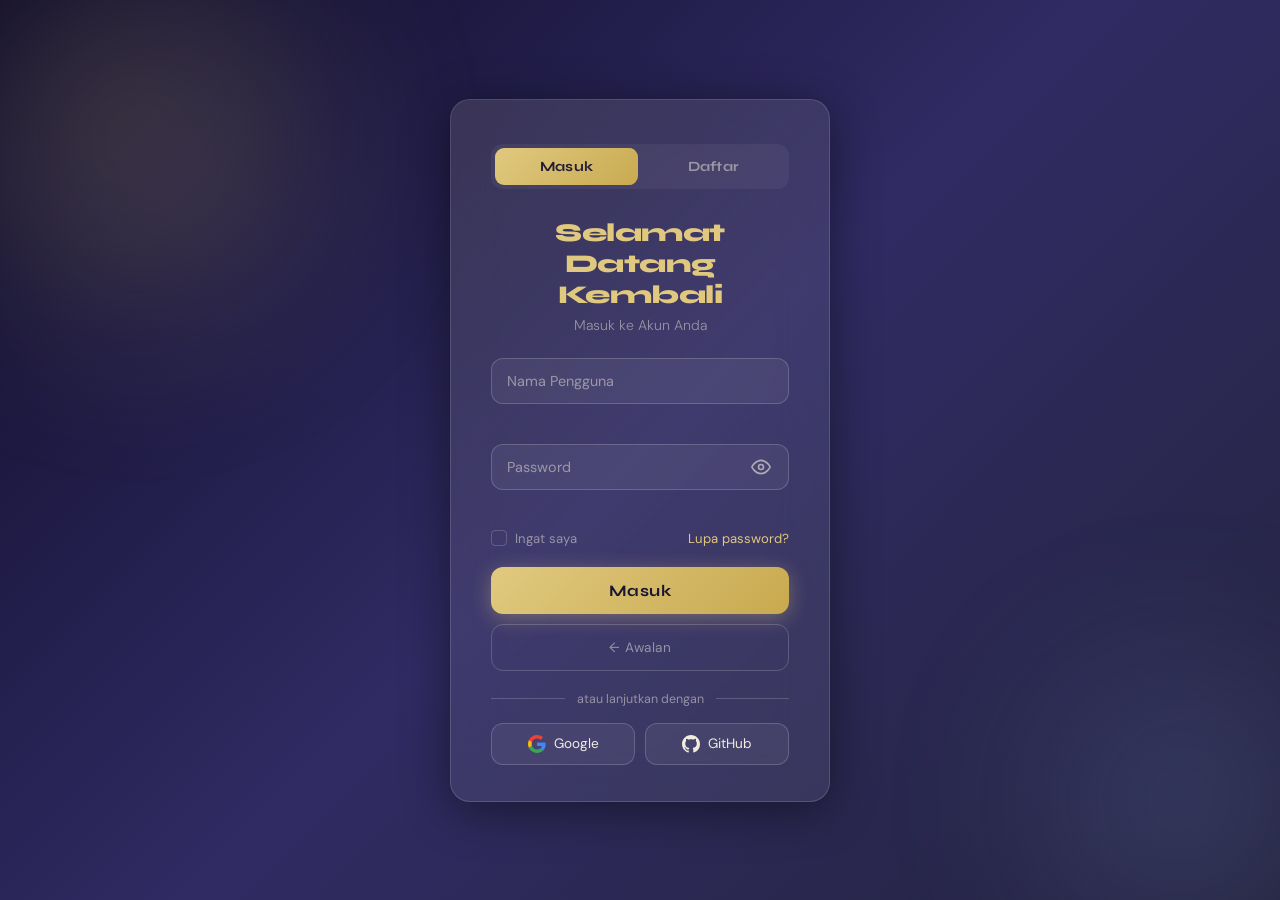
==== login/index.html @ e4ca0b63 "Update index.html" ====
<!DOCTYPE html>
<html lang="en">
<head>
    <meta charset="UTF-8">
    <meta name="viewport" content="width=device-width, initial-scale=1.0">
    <title>Login & Register</title>
    <link href="https://fonts.googleapis.com/css2?family=Syne:wght@400;600;700;800&family=DM+Sans:ital,wght@0,300;0,400;0,500;1,300&display=swap" rel="stylesheet">
    <style>
        *, *::before, *::after { box-sizing: border-box; margin: 0; padding: 0; }

        :root {
            --bg-from: #0f0c29;
            --bg-mid: #302b63;
            --bg-to: #24243e;
            --card-bg: rgba(255,255,255,0.07);
            --card-border: rgba(255,255,255,0.15);
            --accent: #e0c97f;
            --accent2: #f7e9b0;
            --text: #f0ece0;
            --muted: rgba(240,236,224,0.5);
            --input-bg: rgba(255,255,255,0.06);
            --input-border: rgba(255,255,255,0.18);
            --input-focus: #e0c97f;
            --error: #ff7070;
            --success: #6fffa4;
            --radius: 20px;
            --shadow: 0 8px 48px rgba(0,0,0,0.45);
        }

        body {
            min-height: 100vh;
            display: flex;
            align-items: center;
            justify-content: center;
            background: linear-gradient(135deg, var(--bg-from), var(--bg-mid), var(--bg-to));
            font-family: 'DM Sans', sans-serif;
            color: var(--text);
            overflow-y: auto;
        }

        body::before, body::after {
            content: '';
            position: fixed;
            border-radius: 50%;
            filter: blur(80px);
            opacity: 0.25;
            animation: blobFloat 8s ease-in-out infinite alternate;
            pointer-events: none;
            z-index: 0;
        }
        body::before {
            width: 520px; height: 520px;
            background: radial-gradient(circle, #e0c97f, transparent 70%);
            top: -120px; left: -120px;
        }
        body::after {
            width: 400px; height: 400px;
            background: radial-gradient(circle, #7f9ce0, transparent 70%);
            bottom: -100px; right: -100px;
            animation-delay: 3s;
        }
        @keyframes blobFloat {
            from { transform: translate(0, 0) scale(1); }
            to   { transform: translate(40px, 30px) scale(1.08); }
        }

        .login-container {
            position: relative;
            z-index: 1;
            width: 100%;
            max-width: 420px;
            padding: 20px;
            animation: cardIn 0.7s cubic-bezier(.22,1,.36,1) both;
        }
        @keyframes cardIn {
            from { opacity: 0; transform: translateY(40px) scale(0.97); }
            to   { opacity: 1; transform: translateY(0) scale(1); }
        }

        .login-card {
            background: var(--card-bg);
            border: 1px solid var(--card-border);
            border-radius: var(--radius);
            padding: 44px 40px 36px;
            backdrop-filter: blur(24px);
            -webkit-backdrop-filter: blur(24px);
            box-shadow: var(--shadow);
            position: relative;
            overflow: hidden;
        }
        .login-card::before {
            content: '';
            position: absolute;
            inset: 0;
            background: linear-gradient(135deg, rgba(224,201,127,0.06) 0%, transparent 60%);
            pointer-events: none;
        }

        .tab-switcher {
            display: flex;
            background: rgba(255,255,255,0.05);
            border-radius: 12px;
            padding: 4px;
            margin-bottom: 28px;
            gap: 4px;
        }
        .tab-btn {
            flex: 1;
            padding: 10px;
            border: none;
            border-radius: 9px;
            background: transparent;
            color: var(--muted);
            font-family: 'Syne', sans-serif;
            font-size: 0.88rem;
            font-weight: 700;
            cursor: pointer;
            transition: all 0.25s;
            letter-spacing: 0.3px;
        }
        .tab-btn.active {
            background: linear-gradient(135deg, var(--accent), #c8a94f);
            color: #1a1530;
        }

        .panel { display: none; }
        .panel.active { display: block; }

        .login-header { margin-bottom: 24px; text-align: center; }
        .login-header h2 {
            font-family: 'Syne', sans-serif;
            font-size: 1.6rem;
            font-weight: 800;
            color: var(--accent);
            letter-spacing: -0.5px;
        }
        .login-header p { margin-top: 6px; font-size: 0.88rem; color: var(--muted); font-weight: 300; }

        .form-group { margin-bottom: 18px; }

        .input-wrapper { position: relative; }
        .input-wrapper input {
            width: 100%;
            background: var(--input-bg);
            border: 1px solid var(--input-border);
            border-radius: 12px;
            padding: 18px 16px 6px;
            color: var(--text);
            font-family: 'DM Sans', sans-serif;
            font-size: 0.95rem;
            outline: none;
            transition: border-color 0.25s, background 0.25s;
        }
        .input-wrapper input:focus { border-color: var(--input-focus); background: rgba(224,201,127,0.07); }
        .input-wrapper input::placeholder { color: transparent; }

        .input-wrapper label {
            position: absolute;
            left: 16px; top: 50%;
            transform: translateY(-50%);
            font-size: 0.9rem;
            color: var(--muted);
            pointer-events: none;
            transition: all 0.2s ease;
        }
        .input-wrapper input:focus ~ label,
        .input-wrapper input:not(:placeholder-shown) ~ label {
            top: 10px; transform: none;
            font-size: 0.72rem; color: var(--accent); letter-spacing: 0.5px;
        }

        .focus-border {
            display: block; position: absolute;
            bottom: 0; left: 50%; width: 0; height: 2px;
            background: var(--accent);
            border-radius: 0 0 12px 12px;
            transition: width 0.3s ease, left 0.3s ease;
        }
        .input-wrapper input:focus ~ .focus-border { width: 100%; left: 0; }

        .password-wrapper input { padding-right: 48px; }
        .password-toggle {
            position: absolute; right: 14px; top: 50%; transform: translateY(-50%);
            background: none; border: none; cursor: pointer;
            padding: 4px; display: flex; align-items: center; justify-content: center;
            opacity: 0.6; transition: opacity 0.2s;
        }
        .password-toggle:hover { opacity: 1; }
        .eye-icon {
            display: block; width: 20px; height: 20px;
            background: url("data:image/svg+xml,%3Csvg xmlns='http://www.w3.org/2000/svg' fill='none' viewBox='0 0 24 24' stroke='%23f0ece0' stroke-width='2'%3E%3Cpath d='M1 12s4-8 11-8 11 8 11 8-4 8-11 8-11-8-11-8z'/%3E%3Ccircle cx='12' cy='12' r='3'/%3E%3C/svg%3E") center/contain no-repeat;
        }
        .eye-icon.hidden {
            background-image: url("data:image/svg+xml,%3Csvg xmlns='http://www.w3.org/2000/svg' fill='none' viewBox='0 0 24 24' stroke='%23f0ece0' stroke-width='2'%3E%3Cpath d='M17.94 17.94A10.07 10.07 0 0112 20c-7 0-11-8-11-8a18.45 18.45 0 015.06-5.94M9.9 4.24A9.12 9.12 0 0112 4c7 0 11 8 11 8a18.5 18.5 0 01-2.16 3.19m-6.72-1.07a3 3 0 11-4.24-4.24'/%3E%3Cline x1='1' y1='1' x2='23' y2='23'/%3E%3C/svg%3E");
        }

        .error-message { display: block; font-size: 0.75rem; color: var(--error); margin-top: 6px; min-height: 16px; padding-left: 4px; }

        .strength-bar-wrap { margin-top: 8px; display: none; }
        .strength-bar-wrap.show { display: block; }
        .strength-bar-track { height: 4px; border-radius: 4px; background: rgba(255,255,255,0.1); overflow: hidden; margin-bottom: 4px; }
        .strength-bar-fill { height: 100%; border-radius: 4px; width: 0%; transition: width 0.3s, background 0.3s; }
        .strength-label { font-size: 0.72rem; color: var(--muted); }

        .form-options { display: flex; align-items: center; justify-content: space-between; margin-bottom: 20px; }
        .remember-wrapper { display: flex; align-items: center; cursor: pointer; user-select: none; }
        .remember-wrapper input[type="checkbox"] { display: none; }
        .checkmark {
            display: inline-block; width: 16px; height: 16px;
            border: 1.5px solid var(--input-border); border-radius: 4px;
            margin-right: 8px; position: relative; transition: border-color 0.2s, background 0.2s; flex-shrink: 0;
        }
        .remember-wrapper input:checked ~ .checkbox-label .checkmark { background: var(--accent); border-color: var(--accent); }
        .remember-wrapper input:checked ~ .checkbox-label .checkmark::after {
            content: ''; position: absolute; left: 4px; top: 1px;
            width: 5px; height: 9px; border: 2px solid #1a1a2e;
            border-top: none; border-left: none; transform: rotate(45deg);
        }
        .checkbox-label { display: flex; align-items: center; font-size: 0.82rem; color: var(--muted); }
        .forgot-password { font-size: 0.82rem; color: var(--accent); text-decoration: none; transition: color 0.2s; }
        .forgot-password:hover { color: var(--accent2); text-decoration: underline; }

        .btn {
            width: 100%; padding: 14px; border: none; border-radius: 12px;
            font-family: 'Syne', sans-serif; font-size: 1rem; font-weight: 700;
            cursor: pointer; transition: all 0.25s; letter-spacing: 0.5px;
            display: flex; align-items: center; justify-content: center; gap: 8px;
        }
        .login-btn, .register-btn {
            background: linear-gradient(135deg, var(--accent), #c8a94f);
            color: #1a1530; box-shadow: 0 4px 20px rgba(224,201,127,0.35);
            position: relative; overflow: hidden;
        }
        .login-btn::before, .register-btn::before {
            content: ''; position: absolute; inset: 0;
            background: linear-gradient(135deg, transparent, rgba(255,255,255,0.15), transparent);
            transform: translateX(-100%); transition: transform 0.4s ease;
        }
        .login-btn:hover::before, .register-btn:hover::before { transform: translateX(100%); }
        .login-btn:hover, .register-btn:hover { transform: translateY(-1px); box-shadow: 0 6px 28px rgba(224,201,127,0.5); }
        .login-btn.loading .btn-text, .register-btn.loading .btn-text { opacity: 0; }
        .login-btn.loading .btn-loader, .register-btn.loading .btn-loader { display: block; }

        .btn-loader {
            display: none; width: 18px; height: 18px;
            border: 2px solid rgba(26,21,48,0.3); border-top-color: #1a1530;
            border-radius: 50%; animation: spin 0.7s linear infinite; position: absolute;
        }
        @keyframes spin { to { transform: rotate(360deg); } }

        .home-btn {
            background: transparent; border: 1px solid var(--input-border);
            color: var(--muted); margin-top: 10px;
            font-size: 0.85rem; font-family: 'DM Sans', sans-serif; font-weight: 400;
        }
        .home-btn:hover { border-color: var(--accent); color: var(--accent); background: rgba(224,201,127,0.06); }

        .alert { margin-top: 14px; padding: 12px 16px; border-radius: 10px; font-size: 0.85rem; text-align: center; }
        .alert.error { background: rgba(255,112,112,0.15); color: var(--error); border: 1px solid rgba(255,112,112,0.3); }
        .alert.success-alert { background: rgba(111,255,164,0.12); color: var(--success); border: 1px solid rgba(111,255,164,0.3); }

        .divider { display: flex; align-items: center; gap: 12px; margin: 20px 0 16px; }
        .divider::before, .divider::after { content: ''; flex: 1; height: 1px; background: var(--input-border); }
        .divider span { font-size: 0.78rem; color: var(--muted); white-space: nowrap; }

        .social-login { display: grid; grid-template-columns: 1fr 1fr; gap: 10px; }
        .social-btn {
            display: flex; align-items: center; justify-content: center; gap: 8px;
            padding: 11px 14px; border-radius: 12px; border: 1px solid var(--input-border);
            background: var(--input-bg); color: var(--text);
            font-family: 'DM Sans', sans-serif; font-size: 0.85rem; cursor: pointer; transition: all 0.22s;
        }
        .social-btn:hover { border-color: rgba(255,255,255,0.35); background: rgba(255,255,255,0.1); transform: translateY(-1px); }
        .social-icon { width: 18px; height: 18px; display: block; background-size: contain; background-repeat: no-repeat; background-position: center; }
        .google-icon { background-image: url("data:image/svg+xml,%3Csvg xmlns='http://www.w3.org/2000/svg' viewBox='0 0 48 48'%3E%3Cpath fill='%23EA4335' d='M24 9.5c3.54 0 6.71 1.22 9.21 3.6l6.85-6.85C35.9 2.38 30.47 0 24 0 14.62 0 6.51 5.38 2.56 13.22l7.98 6.19C12.43 13.72 17.74 9.5 24 9.5z'/%3E%3Cpath fill='%234285F4' d='M46.98 24.55c0-1.57-.15-3.09-.38-4.55H24v9.02h12.94c-.58 2.96-2.26 5.48-4.78 7.18l7.73 6c4.51-4.18 7.09-10.36 7.09-17.65z'/%3E%3Cpath fill='%23FBBC05' d='M10.53 28.59c-.48-1.45-.76-2.99-.76-4.59s.27-3.14.76-4.59l-7.98-6.19C.92 16.46 0 20.12 0 24c0 3.88.92 7.54 2.56 10.78l7.97-6.19z'/%3E%3Cpath fill='%2334A853' d='M24 48c6.48 0 11.93-2.13 15.89-5.81l-7.73-6c-2.15 1.45-4.92 2.3-8.16 2.3-6.26 0-11.57-4.22-13.47-9.91l-7.98 6.19C6.51 42.62 14.62 48 24 48z'/%3E%3C/svg%3E"); }
        .github-icon { background-image: url("data:image/svg+xml,%3Csvg xmlns='http://www.w3.org/2000/svg' viewBox='0 0 24 24'%3E%3Cpath fill='%23f0ece0' d='M12 0C5.37 0 0 5.37 0 12c0 5.31 3.435 9.795 8.205 11.385.6.105.825-.255.825-.57 0-.285-.015-1.23-.015-2.235-3.015.555-3.795-.735-4.035-1.41-.135-.345-.72-1.41-1.23-1.695-.42-.225-1.02-.78-.015-.795.945-.015 1.62.87 1.845 1.23 1.08 1.815 2.805 1.305 3.495.99.105-.78.42-1.305.765-1.605-2.67-.3-5.46-1.335-5.46-5.925 0-1.305.465-2.385 1.23-3.225-.12-.3-.54-1.53.12-3.18 0 0 1.005-.315 3.3 1.23.96-.27 1.98-.405 3-.405s2.04.135 3 .405c2.295-1.56 3.3-1.23 3.3-1.23.66 1.65.24 2.88.12 3.18.765.84 1.23 1.905 1.23 3.225 0 4.605-2.805 5.625-5.475 5.925.435.375.81 1.095.81 2.22 0 1.605-.015 2.895-.015 3.3 0 .315.225.69.825.57A12.02 12.02 0 0024 12c0-6.63-5.37-12-12-12z'/%3E%3C/svg%3E"); }

        .success-message { display: none; text-align: center; padding: 20px 0; }
        .success-message.show { display: block; animation: fadeIn 0.5s ease; }
        .success-icon {
            width: 56px; height: 56px;
            background: linear-gradient(135deg, var(--accent), #c8a94f);
            border-radius: 50%; display: flex; align-items: center; justify-content: center;
            font-size: 1.5rem; color: #1a1530; font-weight: bold;
            margin: 0 auto 14px; animation: popIn 0.5s cubic-bezier(.22,1,.36,1);
        }
        @keyframes popIn { from { transform: scale(0); opacity: 0; } to { transform: scale(1); opacity: 1; } }
        .success-message h3 { font-family: 'Syne', sans-serif; font-size: 1.2rem; color: var(--success); margin-bottom: 6px; }
        .success-message p { font-size: 0.85rem; color: var(--muted); }
        @keyframes fadeIn { from { opacity: 0; transform: translateY(10px); } to { opacity: 1; transform: translateY(0); } }

        @media (max-height: 700px) {
            .login-card { padding: 28px 32px 24px; }
            body { align-items: flex-start; padding: 20px 0; }
        }
    </style>
</head>
<body>
    <div class="login-container">
        <div class="login-card">

            <div class="tab-switcher">
                <button class="tab-btn active" id="tabLogin" onclick="switchTab('login')">Masuk</button>
                <button class="tab-btn" id="tabRegister" onclick="switchTab('register')">Daftar</button>
            </div>

            <!-- PANEL LOGIN -->
            <div class="panel active" id="panelLogin">
                <div class="login-header">
                    <h2>Selamat Datang Kembali</h2>
                    <p>Masuk ke Akun Anda</p>
                </div>

                <form id="loginForm" novalidate>
                    <div class="form-group">
                        <div class="input-wrapper">
                            <input type="text" id="username" name="username" placeholder=" " required autocomplete="username">
                            <label for="username">Nama Pengguna</label>
                            <span class="focus-border"></span>
                        </div>
                        <span class="error-message" id="usernameError"></span>
                    </div>

                    <div class="form-group">
                        <div class="input-wrapper password-wrapper">
                            <input type="password" id="password" name="password" placeholder=" " required autocomplete="current-password">
                            <label for="password">Password</label>
                            <button type="button" class="password-toggle" onclick="togglePassword('password','eyeIconLogin')" aria-label="Toggle password">
                                <span class="eye-icon" id="eyeIconLogin"></span>
                            </button>
                            <span class="focus-border"></span>
                        </div>
                        <span class="error-message" id="passwordError"></span>
                    </div>

                    <div class="form-options">
                        <label class="remember-wrapper">
                            <input type="checkbox" id="remember" name="remember">
                            <span class="checkbox-label">
                                <span class="checkmark"></span>
                                Ingat saya
                            </span>
                        </label>
                        <a href="#" class="forgot-password">Lupa password?</a>
                    </div>

                    <button type="submit" class="login-btn btn" id="loginBtn">
                        <span class="btn-text">Masuk</span>
                        <span class="btn-loader"></span>
                    </button>

                    <button type="button" class="home-btn btn" onclick="location.href='../index.html';">
                        ← Awalan
                    </button>

                    <div id="alertBoxLogin" class="alert" style="display:none;"></div>
                </form>

                <div class="divider"><span>atau lanjutkan dengan</span></div>
                <div class="social-login">
                    <button type="button" class="social-btn">
                        <span class="social-icon google-icon"></span>Google
                    </button>
                    <button type="button" class="social-btn">
                        <span class="social-icon github-icon"></span>GitHub
                    </button>
                </div>

                <div class="success-message" id="successLogin">
                    <div class="success-icon">✓</div>
                    <h3>Login Berhasil!</h3>
                    <p>Mengalihkan ke halaman utama...</p>
                </div>
            </div>

            <!-- PANEL REGISTER -->
            <div class="panel" id="panelRegister">
                <div class="login-header">
                    <h2>Buat Akun Baru</h2>
                    <p>Daftar dan mulai petualanganmu</p>
                </div>

                <form id="registerForm" novalidate>
                    <div class="form-group">
                        <div class="input-wrapper">
                            <input type="text" id="regUsername" name="regUsername" placeholder=" " required autocomplete="username">
                            <label for="regUsername">Nama Pengguna</label>
                            <span class="focus-border"></span>
                        </div>
                        <span class="error-message" id="regUsernameError"></span>
                    </div>

                    <div class="form-group">
                        <div class="input-wrapper">
                            <input type="email" id="regEmail" name="regEmail" placeholder=" " required autocomplete="email">
                            <label for="regEmail">Email</label>
                            <span class="focus-border"></span>
                        </div>
                        <span class="error-message" id="regEmailError"></span>
                    </div>

                    <div class="form-group">
                        <div class="input-wrapper password-wrapper">
                            <input type="password" id="regPassword" name="regPassword" placeholder=" " required autocomplete="new-password">
                            <label for="regPassword">Password</label>
                            <button type="button" class="password-toggle" onclick="togglePassword('regPassword','eyeIconReg')" aria-label="Toggle password">
                                <span class="eye-icon" id="eyeIconReg"></span>
                            </button>
                            <span class="focus-border"></span>
                        </div>
                        <div class="strength-bar-wrap" id="strengthWrap">
                            <div class="strength-bar-track">
                                <div class="strength-bar-fill" id="strengthFill"></div>
                            </div>
                            <span class="strength-label" id="strengthLabel"></span>
                        </div>
                        <span class="error-message" id="regPasswordError"></span>
                    </div>

                    <div class="form-group">
                        <div class="input-wrapper password-wrapper">
                            <input type="password" id="regConfirm" name="regConfirm" placeholder=" " required autocomplete="new-password">
                            <label for="regConfirm">Konfirmasi Password</label>
                            <button type="button" class="password-toggle" onclick="togglePassword('regConfirm','eyeIconConfirm')" aria-label="Toggle password">
                                <span class="eye-icon" id="eyeIconConfirm"></span>
                            </button>
                            <span class="focus-border"></span>
                        </div>
                        <span class="error-message" id="regConfirmError"></span>
                    </div>

                    <button type="submit" class="register-btn btn" id="registerBtn">
                        <span class="btn-text">Daftar Sekarang</span>
                        <span class="btn-loader"></span>
                    </button>

                    <button type="button" class="home-btn btn" onclick="location.href='../index.html';">
                        ← Home
                    </button>

                    <div id="alertBoxRegister" class="alert" style="display:none;"></div>
                </form>

                <div class="success-message" id="successRegister">
                    <div class="success-icon">✓</div>
                    <h3>Pendaftaran Berhasil!</h3>
                    <p>Akun kamu sudah dibuat. Silakan masuk!</p>
                </div>
            </div>

        </div>
    </div>

    <script>
        function switchTab(tab) {
            document.getElementById('panelLogin').classList.toggle('active', tab === 'login');
            document.getElementById('panelRegister').classList.toggle('active', tab === 'register');
            document.getElementById('tabLogin').classList.toggle('active', tab === 'login');
            document.getElementById('tabRegister').classList.toggle('active', tab === 'register');
        }

        function togglePassword(inputId, iconId) {
            const input = document.getElementById(inputId);
            const icon = document.getElementById(iconId);
            const isHidden = input.type === 'password';
            input.type = isHidden ? 'text' : 'password';
            icon.classList.toggle('hidden', isHidden);
        }

        document.getElementById('regPassword').addEventListener('input', function() {
            const val = this.value;
            const wrap = document.getElementById('strengthWrap');
            const fill = document.getElementById('strengthFill');
            const label = document.getElementById('strengthLabel');

            if (!val) { wrap.classList.remove('show'); return; }
            wrap.classList.add('show');

            let score = 0;
            if (val.length >= 8) score++;
            if (/[A-Z]/.test(val)) score++;
            if (/[0-9]/.test(val)) score++;
            if (/[^A-Za-z0-9]/.test(val)) score++;

            const levels = [
                { pct: '25%', color: '#ff7070', text: 'Lemah' },
                { pct: '50%', color: '#ffb347', text: 'Lumayan' },
                { pct: '75%', color: '#e0c97f', text: 'Kuat' },
                { pct: '100%', color: '#6fffa4', text: 'Sangat Kuat' },
            ];
            const lvl = levels[score - 1] || levels[0];
            fill.style.width = lvl.pct;
            fill.style.background = lvl.color;
            label.textContent = lvl.text;
            label.style.color = lvl.color;
        });

        document.getElementById('loginForm').addEventListener('submit', async function(e) {
            e.preventDefault();

            const username = document.getElementById('username').value.trim();
            const password = document.getElementById('password').value;
            const usernameError = document.getElementById('usernameError');
            const passwordError = document.getElementById('passwordError');
            const alertBox = document.getElementById('alertBoxLogin');
            const loginBtn = document.getElementById('loginBtn');

            usernameError.textContent = '';
            passwordError.textContent = '';
            alertBox.style.display = 'none';

            let valid = true;
            if (!username) { usernameError.textContent = 'Nama pengguna tidak boleh kosong.'; valid = false; }
            if (!password) { passwordError.textContent = 'Password tidak boleh kosong.'; valid = false; }
            if (!valid) return;

            loginBtn.classList.add('loading');
            loginBtn.disabled = true;
            await new Promise(r => setTimeout(r, 1500));
            loginBtn.classList.remove('loading');
            loginBtn.disabled = false;

            const users = JSON.parse(localStorage.getItem('users') || '{}');

            if (users[username] && users[username].password === password) {
                localStorage.setItem('loggedInUser', username);
                document.getElementById('loginForm').style.display = 'none';
                document.getElementById('successLogin').classList.add('show');
                setTimeout(() => { window.location.href = '../index.html'; }, 1500);
            } else {
                alertBox.textContent = 'Username atau password salah!';
                alertBox.className = 'alert error';
                alertBox.style.display = 'block';
            }
        });

        document.getElementById('registerForm').addEventListener('submit', async function(e) {
            e.preventDefault();

            const username = document.getElementById('regUsername').value.trim();
            const email = document.getElementById('regEmail').value.trim();
            const password = document.getElementById('regPassword').value;
            const confirm = document.getElementById('regConfirm').value;
            const alertBox = document.getElementById('alertBoxRegister');
            const registerBtn = document.getElementById('registerBtn');

            const usernameErr = document.getElementById('regUsernameError');
            const emailErr = document.getElementById('regEmailError');
            const passwordErr = document.getElementById('regPasswordError');
            const confirmErr = document.getElementById('regConfirmError');

            usernameErr.textContent = '';
            emailErr.textContent = '';
            passwordErr.textContent = '';
            confirmErr.textContent = '';
            alertBox.style.display = 'none';

            let valid = true;
            if (!username) { usernameErr.textContent = 'Nama pengguna tidak boleh kosong.'; valid = false; }
            if (!email || !/^[^\s@]+@[^\s@]+\.[^\s@]+$/.test(email)) { emailErr.textContent = 'Email tidak valid.'; valid = false; }
            if (password.length < 6) { passwordErr.textContent = 'Password minimal 6 karakter.'; valid = false; }
            if (password !== confirm) { confirmErr.textContent = 'Password tidak cocok.'; valid = false; }
            if (!valid) return;

            const users = JSON.parse(localStorage.getItem('users') || '{}');
            if (users[username]) {
                usernameErr.textContent = 'Username sudah dipakai, coba yang lain.';
                return;
            }

            registerBtn.classList.add('loading');
            registerBtn.disabled = true;
            await new Promise(r => setTimeout(r, 1500));
            registerBtn.classList.remove('loading');
            registerBtn.disabled = false;

            users[username] = { email, password };
            localStorage.setItem('users', JSON.stringify(users));

            document.getElementById('registerForm').style.display = 'none';
            document.getElementById('successRegister').classList.add('show');

            setTimeout(() => {
                document.getElementById('registerForm').style.display = '';
                document.getElementById('successRegister').classList.remove('show');
                switchTab('login');
            }, 2000);
        });
    </script>

    <script src="js/login.js" onerror="console.warn('login.js tidak ditemukan.')"></script>
</body>
</html>
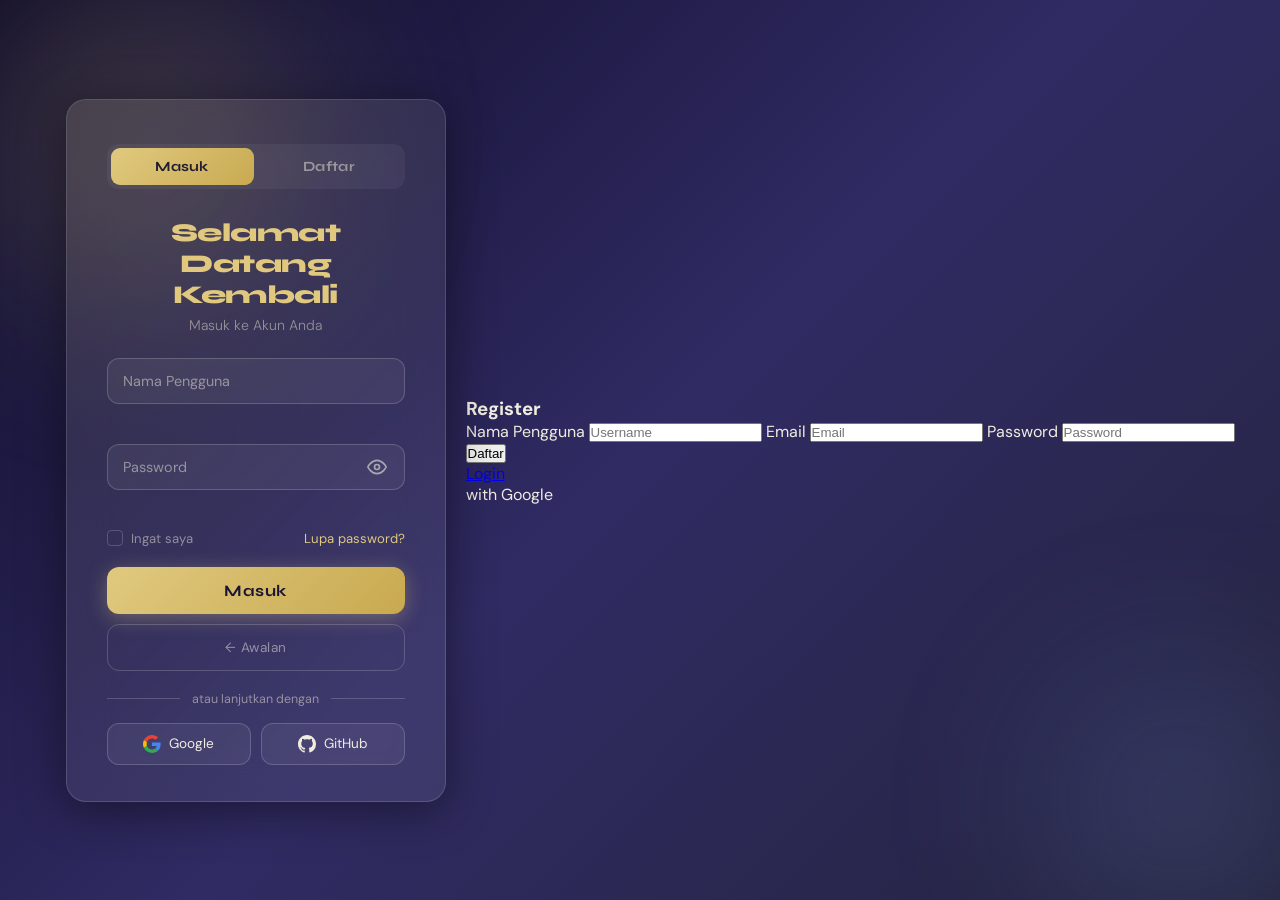
==== commit 39ab4037: "Update index.html" ====
--- a/login/index.html
+++ b/login/index.html
@@ -435,7 +435,7 @@
                     </button>
 
                     <button type="button" class="home-btn btn" onclick="location.href='../index.html';">
-                        ← Home
+                        ← Awalan
                     </button>
 
                     <div id="alertBoxRegister" class="alert" style="display:none;"></div>
@@ -450,6 +450,30 @@
 
         </div>
     </div>
+
+        <form id="registerForm">
+                <h3>Register</h3>
+            <label for="username">Nama Pengguna</label>
+                <input type="text" id="username" required placeholder="Username">
+            <label for="username">Email</label>
+                <input type="email" id="email" required placeholder="Email">
+            <label for="username">Password</label>
+                <input type="password" id="password" required placeholder="Password">
+            <p id="message"></p>
+                <button type="submit">Daftar</button>
+            <div class="social">
+                <div class="go"> <a href="index.html">Login </a></div>
+                <div class="kanan"><i class="fab fa-google"></i>with Google</div>
+                </div>
+            </div>
+        </form>
+        <p id="message"></p>
+        </form>
+        
+        <script src="js/register.js" defer></script>
+        </body>
+        </html>
+
 
     <script>
         function switchTab(tab) {
@@ -509,11 +533,6 @@
             passwordError.textContent = '';
             alertBox.style.display = 'none';
 
-            let valid = true;
-            if (!username) { usernameError.textContent = 'Nama pengguna tidak boleh kosong.'; valid = false; }
-            if (!password) { passwordError.textContent = 'Password tidak boleh kosong.'; valid = false; }
-            if (!valid) return;
-
             loginBtn.classList.add('loading');
             loginBtn.disabled = true;
             await new Promise(r => setTimeout(r, 1500));
@@ -555,17 +574,6 @@
             confirmErr.textContent = '';
             alertBox.style.display = 'none';
 
-            let valid = true;
-            if (!username) { usernameErr.textContent = 'Nama pengguna tidak boleh kosong.'; valid = false; }
-            if (!email || !/^[^\s@]+@[^\s@]+\.[^\s@]+$/.test(email)) { emailErr.textContent = 'Email tidak valid.'; valid = false; }
-            if (password.length < 6) { passwordErr.textContent = 'Password minimal 6 karakter.'; valid = false; }
-            if (password !== confirm) { confirmErr.textContent = 'Password tidak cocok.'; valid = false; }
-            if (!valid) return;
-
-            const users = JSON.parse(localStorage.getItem('users') || '{}');
-            if (users[username]) {
-                usernameErr.textContent = 'Username sudah dipakai, coba yang lain.';
-                return;
             }
 
             registerBtn.classList.add('loading');
@@ -589,5 +597,6 @@
     </script>
 
     <script src="js/login.js" onerror="console.warn('login.js tidak ditemukan.')"></script>
+    <script src="js/register.js" defer></script>
 </body>
 </html>
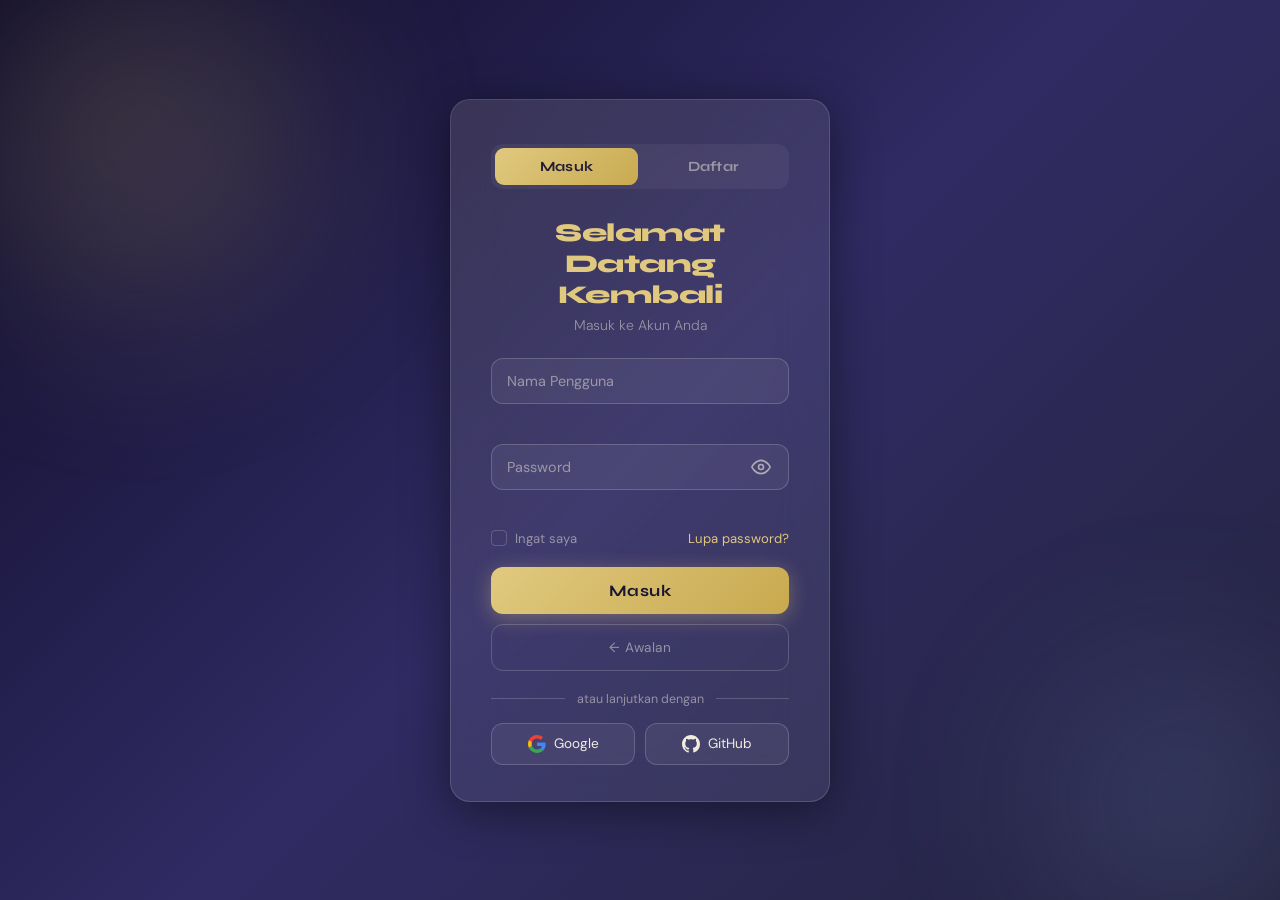
==== commit df4a0e18: "Update index.html" ====
--- a/login/index.html
+++ b/login/index.html
@@ -451,30 +451,6 @@
         </div>
     </div>
 
-        <form id="registerForm">
-                <h3>Register</h3>
-            <label for="username">Nama Pengguna</label>
-                <input type="text" id="username" required placeholder="Username">
-            <label for="username">Email</label>
-                <input type="email" id="email" required placeholder="Email">
-            <label for="username">Password</label>
-                <input type="password" id="password" required placeholder="Password">
-            <p id="message"></p>
-                <button type="submit">Daftar</button>
-            <div class="social">
-                <div class="go"> <a href="index.html">Login </a></div>
-                <div class="kanan"><i class="fab fa-google"></i>with Google</div>
-                </div>
-            </div>
-        </form>
-        <p id="message"></p>
-        </form>
-        
-        <script src="js/register.js" defer></script>
-        </body>
-        </html>
-
-
     <script>
         function switchTab(tab) {
             document.getElementById('panelLogin').classList.toggle('active', tab === 'login');
@@ -533,6 +509,11 @@
             passwordError.textContent = '';
             alertBox.style.display = 'none';
 
+            let valid = true;
+            if (!username) { usernameError.textContent = 'Nama pengguna tidak boleh kosong.'; valid = false; }
+            if (!password) { passwordError.textContent = 'Password tidak boleh kosong.'; valid = false; }
+            if (!valid) return;
+
             loginBtn.classList.add('loading');
             loginBtn.disabled = true;
             await new Promise(r => setTimeout(r, 1500));
@@ -574,6 +555,17 @@
             confirmErr.textContent = '';
             alertBox.style.display = 'none';
 
+            let valid = true;
+            if (!username) { usernameErr.textContent = 'Nama pengguna tidak boleh kosong.'; valid = false; }
+            if (!email || !/^[^\s@]+@[^\s@]+\.[^\s@]+$/.test(email)) { emailErr.textContent = 'Email tidak valid.'; valid = false; }
+            if (password.length < 6) { passwordErr.textContent = 'Password minimal 6 karakter.'; valid = false; }
+            if (password !== confirm) { confirmErr.textContent = 'Password tidak cocok.'; valid = false; }
+            if (!valid) return;
+
+            const users = JSON.parse(localStorage.getItem('users') || '{}');
+            if (users[username]) {
+                usernameErr.textContent = 'Username sudah dipakai, coba yang lain.';
+                return;
             }
 
             registerBtn.classList.add('loading');
